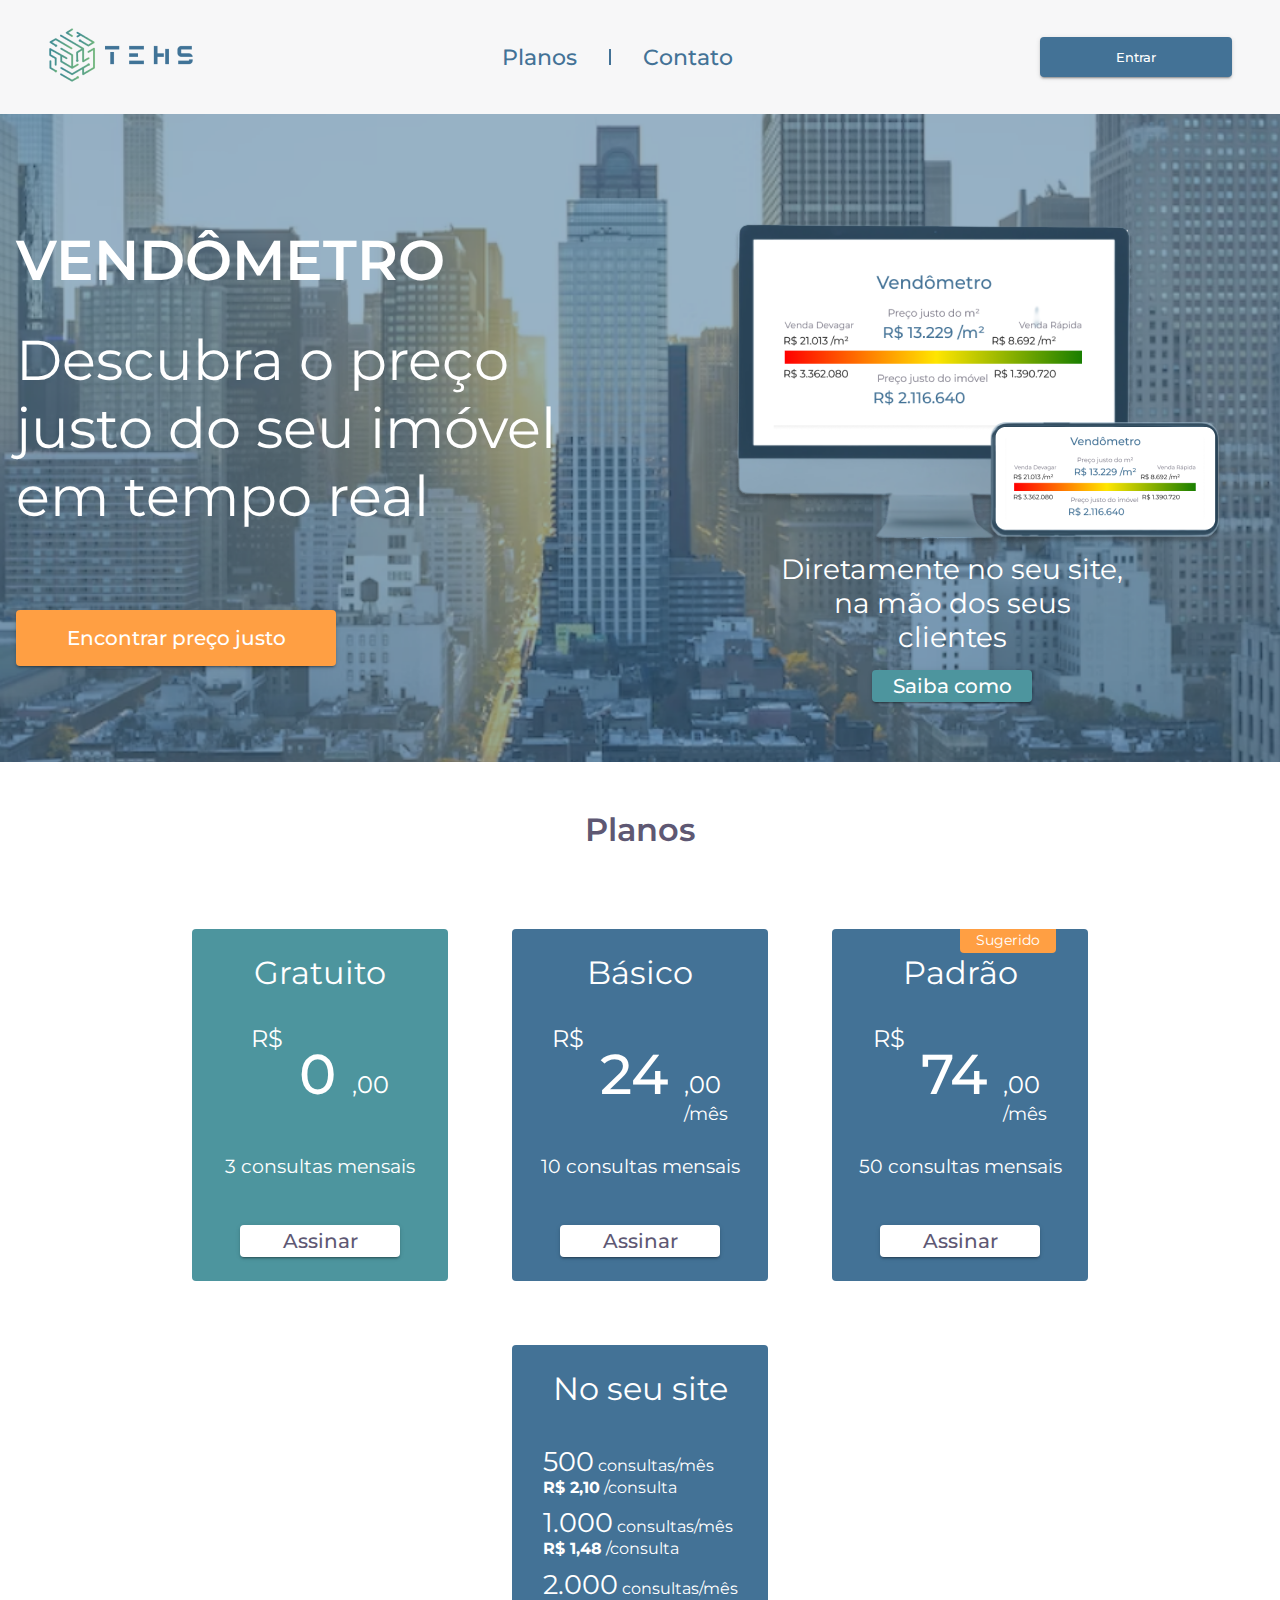
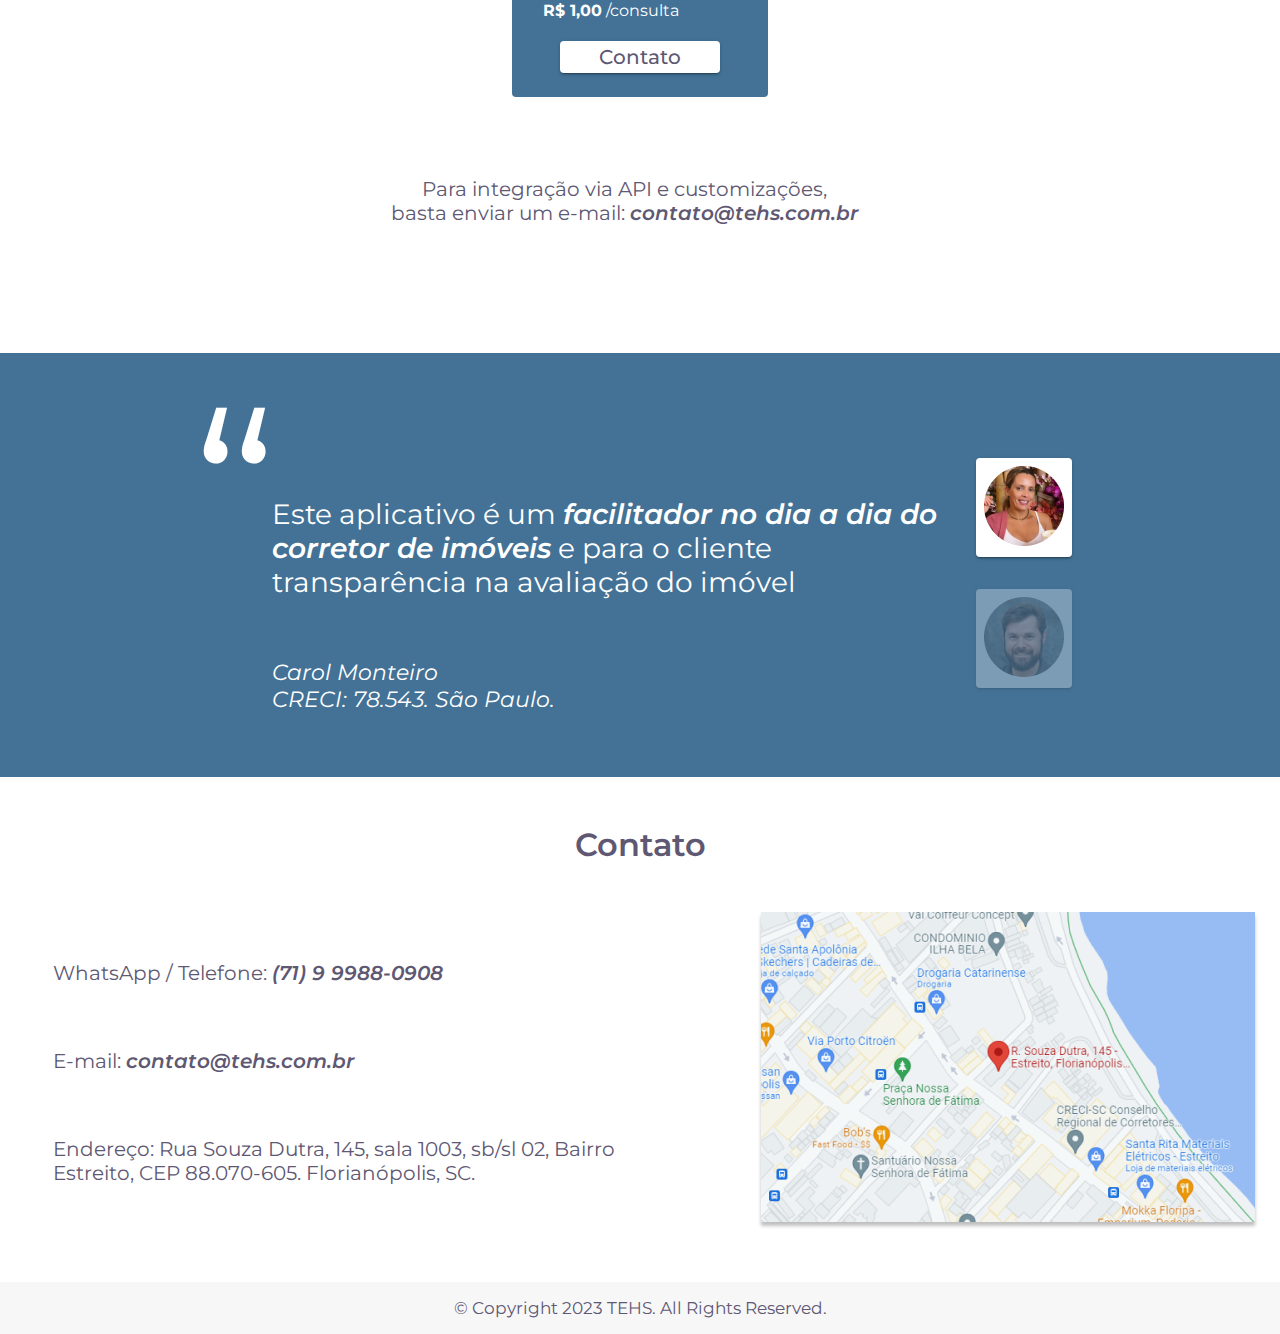
==== index.html @ 8b0e9da7 "fix: issue #1" ====
<!DOCTYPE html>
<html lang="pt-BR">
<head>
  <meta charset="UTF-8">
  <meta http-equiv="X-UA-Compatible" content="IE=edge">
  <meta name="viewport" content="width=device-width, initial-scale=1.0">
  <link rel="stylesheet" href="./styles/header.css">
  <link rel="stylesheet" href="./styles/vendometro.css">
  <link rel="stylesheet" href="./styles/plans.css">
  <link rel="stylesheet" href="./styles/citation.css">
  <link rel="stylesheet" href="./styles/contact.css">
  <link rel="stylesheet" href="./styles/footer.css">
  <link rel="stylesheet" href="./styles/page.css">
  <link rel="stylesheet" href="./styles/global.css">
  <title>Tehs - Descubra o preço justo do seu imóvel em tempo real</title>
</head>
<body>


  <header class="header-container">
    <div class="header-image-container">
      <img src="./assets/images/logo-header.png" alt="Logo da TEHS">
    </div>
    <ul class="header-menu-container">
      <li class="header-menu-item"><a href="#planos">Planos</a></li>
      <li class="header-menu-item"><a href="#contato">Contato</a></li>
    </ul>
    <a href="https://app.tehs.com.br/"><button class="header-button-enter">Entrar</button></a>
  </header>


  <section class="vendometro-container">
    <div class="vendometro-infos-container">
      <h1 class="vendometro-main-title">
        Vendômetro
      </h1>
      <p class="vendometro-display-text">
        Descubra o preço justo do seu imóvel em tempo real
      </p>
      <a href="https://app.tehs.com.br/">
        <button class="vendometro-main-button">
          Encontrar preço justo
        </button>
      </a>
    </div>

    <div class="vendometro-show-container">
      <div class="vendometro-show-image-container">
        <img 
          class="vendometro-show-image" 
          src="./assets/images/vendometro-info.png" 
          alt="Mostrando o vendômetro na tela">
      </div>
      <p class="vendometro-show-text">
        Diretamente no seu site, na mão dos seus clientes
      </p>
      <a href="./assets/images/about-2.png" target="_blank">
        <button class="vendometro-show-button"> 
          Saiba como
        </button>
      </a>
    </div>
  </section>


  <section class="plans-section-container" id="planos">
    <h2 class="section-title">Planos</h2>
    <ul class="plans-options-container">
      
      <li class="plans-item-container plans-item-container-soft">
        <h3 class="plans-item-title">Gratuito</h3>
        <div class="plans-item-money-container">
          <p class="plans-item-money-currency-text">R$</p>
          <p class="plans-item-money-value-text">0</p>
          <div class="plans-item-money-decimal-and-month-container">
            <p class="plans-item-money-decimal-text">,00</p>
            <p class="plans-item-money-month-text">&nbsp</p>
          </div>
        </div>
        <div class="plans-item-info-container">
          <p class="plans-item-info-text">3 consultas mensais </p>
        </div>
        <a href="https://app.tehs.com.br/"><button class="plans-item-button">Assinar</button></a>
      </li>

      <li class="plans-item-container">
        <h3 class="plans-item-title">Básico</h3>
        <div class="plans-item-money-container">
          <p class="plans-item-money-currency-text">R$</p>
          <p class="plans-item-money-value-text">24</p>
          <div class="plans-item-money-decimal-and-month-container">
            <p class="plans-item-money-decimal-text">,00</p>
            <p class="plans-item-money-month-text">/mês</p>
          </div>
        </div>
        <div class="plans-item-info-container">
          <p class="plans-item-info-text">10 consultas mensais </p>
        </div>
        <a href="https://app.tehs.com.br/"><button class="plans-item-button">Assinar</button></a>
      </li>

      <li class="plans-item-container">
        <div class="plans-item-recomended-container">
          <p class="plans-item-recomended-text">Sugerido</p>
        </div>
        <h3 class="plans-item-title">Padrão</h3>
        <div class="plans-item-money-container">
          <p class="plans-item-money-currency-text">R$</p>
          <p class="plans-item-money-value-text">74</p>
          <div class="plans-item-money-decimal-and-month-container">
            <p class="plans-item-money-decimal-text">,00</p>
            <p class="plans-item-money-month-text">/mês</p>
          </div>
        </div>
        <div class="plans-item-info-container">
          <p class="plans-item-info-text">50 consultas mensais </p>
        </div>
        <a href="https://app.tehs.com.br/"><button class="plans-item-button">Assinar</button></a>
      </li>

      <li class="plans-item-container">
        <h3 class="plans-item-title">No seu site</h3>
        <div class="plans-item-info-container">
          <p class="plans-item-info-item-text"><span style="font-size: 1.7rem;">500</span> consultas/mês<br> <b>R$ 2,10</b> /consulta</p>
          <p class="plans-item-info-item-text"><span style="font-size: 1.7rem;">1.000</span> consultas/mês<br> <b>R$ 1,48</b> /consulta</p>
          <p class="plans-item-info-item-text"><span style="font-size: 1.7rem;">2.000</span> consultas/mês<br> <b>R$ 1,00</b> /consulta</p>
        </div>
        <a href="mailto:contato@tehs.com.br" target="_blank">
          <button class="plans-item-button">Contato</button>
        </a>
      </li>
    </ul>
    <ul class="plans-options-container" style="margin-top: 3rem;">
      <div class="contact-info-container" style="text-align: center;">
        <p class="contact-info-text">Para integração via API e customizações,<br>basta enviar um e-mail: <a href="mailto:contato@tehs.com.br" target="_blank"><em class="contact-info-emphasis-text">contato@tehs.com.br</em></a></p>
      </div>
    </ul>
  </section>


  <section class="citation-section-container">
    <div class="citation-info-container">
      <p class="citation-info-quote">“</p>
      <ul class="citation-info-list-container">
        <li class="citation-info-item-container">
          <p class="citation-info-item-text">Este aplicativo é um 
              <em class="citation-info-item-emphasis">facilitador no dia a dia do corretor de imóveis</em>
            e para o cliente transparência na avaliação do imóvel
          </p>
          <div class="citation-info-item-footer-container">
            <cite class="citation-info-item-footer-name-text">Carol Monteiro</cite>
            <p class="citation-info-item-footer-aditional-text">CRECI: 78.543. São Paulo.</p>
          </div>
        </li>

        <li class="citation-info-item-container hide">
          <p class="citation-info-item-text">
            Na Tehs, a Inteligência Imobiliária encontra a Inteligência Artificial para acelerar negócios imobiliários.
          </p>
          <div class="citation-info-item-footer-container">
            <cite class="citation-info-item-footer-name-text">André Lage Freitas</cite>
            <p class="citation-info-item-footer-aditional-text">Sócio-fundador, PhD em Computação</p>
          </div>
        </li>

      </ul>
    </div>

    <aside class="citation-aside-container">
      <ul class="citation-aside-list-container">
        <li class="citation-aside-item-container">
          <button class="citation-aside-item-button" onclick="clickCitation(0)">
            <img class="citation-aside-item-image" 
                 src="./assets/images/avatar-carol-monteiro.png" 
                 alt="Foto de Carol Monteiro">
          </button>
        </li>
        <li class="citation-aside-item-container hide-item">
          <button class="citation-aside-item-button" onclick="clickCitation(1)">
            <img class="citation-aside-item-image" 
                 src="./assets/images/avatar-andre-lage.png" 
                 alt="Foto de André Lage">
          </button>
        </li>
      </ul>
    </aside>
  </section>
  

  <section class="contact-section-container">
    <h2 class="section-title" id="contato">Contato</h2>
    <div class="contact-interface-container">
        <div class="contact-info-container">
          <p class="contact-info-text">WhatsApp / Telefone: <em class="contact-info-emphasis-text"><a href="https://wa.me/5571999880908?text=Ol%C3%A1%21+Conheci+a+Tehs+atrav%C3%A9s+do+site+e+gostaria+de+saber+mais...">(71) 9 9988-0908</em></a></p>
          <p class="contact-info-text">E-mail: <a href="mailto:contato@tehs.com.br" target="_blank"><em class="contact-info-emphasis-text">contato@tehs.com.br</em></a></p>
          <p class="contact-info-text">
            Endereço: Rua Souza Dutra, 145, sala 1003, sb/sl 02, Bairro Estreito, CEP 88.070-605.
            Florianópolis, SC.
          </p>
        </div>
        
        <div class="contact-location-container">
          <a 
            target="_blank" 
            class="contact-location-link"
            href="https://www.google.com.br/maps/search/Rua+Souza+Dutra,+145,+sb%2Fsl+02,+Bairro+Estreito,+CEP+88.070-605/@-27.5866814,-48.5808871,17z/data=!3m1!4b1">
          <img  
            src="./assets/images/map-location.png" 
            alt="Localização da TEHS"
            class="contact-location-image">
        </a>
      </div>
    </div>
  </section>
  <footer class="footer-container">
    <p class="footer-text">© Copyright 2023 TEHS. All Rights Reserved.</p>
  </footer>

  <script src="./scripts/citation.js"></script>
</body>
</html>
---- styles/header.css ----
.header-container {
  display: flex;
  min-width: 100vw;
  justify-content: space-between;
  align-items: center;
  padding: 0 3rem;
  background-color: var(--transparent-light);
}

.header-menu-container{
  display: flex;
}

.header-menu-item {
  display: flex;
  justify-content: center;
  align-items: center;
  color: var(--primary);
  font-size: 1.375rem;
  transition: 0.3s;
}

.header-menu-item:hover{
  color: var(--primary-focus);
}

.header-menu-container * + .header-menu-item::before {
  content: " ";
  display: block;
  margin: 0 2rem;
  height: 1rem;
  width: 2px;
  background-color: var(--primary);
}

.header-button-enter {
  border: none;
  width: 12rem;
  height: 2.5rem;
  color: var(--light);
  background: var(--primary);
  font-size: 1,375rem;
  border-radius: 4px;
  transition: 0.3s;

  box-shadow: 0px 3px 1px -2px rgba(0, 0, 0, 0.2),
  0px 2px 2px 0px rgba(0, 0, 0, 0.14),
  0px 1px 5px 0px rgba(0, 0, 0, 0.12);
}

.header-button-enter:hover{
  background-color: var(--primary-focus);
}

@media (max-width: 730px)
{
  .header-container {
    flex-direction: column;
    margin-bottom: 1rem;
    margin-top: -1.2rem;
  }
  .header-menu-container{
    margin-top: -1.5rem;
  }
  .header-button-enter{
    margin-top: 0.5rem;
    margin-bottom: 1rem;
  }
}
---- styles/vendometro.css ----
.vendometro-container {
  display: flex;
  flex-wrap: wrap;
  background: url("../assets/images/background-vendometro.png")  no-repeat center center fixed; ;
  -webkit-background-size: cover;
  -moz-background-size: cover;
  -o-background-size: cover;
  background-size: cover;
  width: 100vw;
  padding: 3.75rem 12rem;
  align-items: center;
}

.vendometro-infos-container{
  display: flex;
  flex-direction: column;
  flex: 1;
  
}

.vendometro-main-title{
  font-size: 3.5rem;
  color: var(--light);
  text-transform: uppercase;
  margin-bottom: 2rem;

}

.vendometro-display-text{
  font-size: 3.5rem;
  color: var(--light);
  margin-bottom: 5rem;
  width: 38rem;
}
.vendometro-main-button {
  border: none;
  width: 20rem;
  height: 3.5rem;
  color: var(--light);
  background: var(--warning);
  font-size: 1.25rem;
  border-radius: 4px;
  transition: 0.3s;
  margin-bottom: -3rem;

  box-shadow: 0px 3px 1px -2px rgba(0, 0, 0, 0.2),
  0px 2px 2px 0px rgba(0, 0, 0, 0.14),
  0px 1px 5px 0px rgba(0, 0, 0, 0.12);
}

.vendometro-main-button:hover{
  background-color: var(--warning-focus);
}

.vendometro-show-container{
  display: flex;
  flex-direction: column;
  justify-content: center;
  align-items: center;
  flex: 1;
}
.vendometro-show-image{
  max-width: 554;
  max-height: 425;
}

.vendometro-show-text {
  font-size: 1.75rem;
  text-align: center;
  color: var(--light);
  margin-top: -3.2rem;
  width: 22rem;
}

.vendometro-show-button {
  border: none;
  width: 10rem;
  height: 2rem;
  margin-top: 1rem;
  color: var(--light);
  background: var(--secondary);
  font-size: 1.25rem;
  border-radius: 4px;
  transition: 0.3s;

  box-shadow: 0px 3px 1px -2px rgba(0, 0, 0, 0.2),
  0px 2px 2px 0px rgba(0, 0, 0, 0.14),
  0px 1px 5px 0px rgba(0, 0, 0, 0.12);
}

.vendometro-show-button:hover{
  background-color: var(--secondary-focus);
}


@media (max-width: 1570px)
{
  .vendometro-container{
    padding: 3.75rem 6rem;
  }
}


@media (max-width: 1360px)
{
  .vendometro-container{
    padding: 3.75rem 1rem;
  }
}

@media (max-width: 1195px)
{
  .vendometro-main-button{
    align-self: center;
    margin-bottom: 0.5rem;

  }
  .vendometro-container{
    padding: 2rem;
  }
}

@media (max-width: 650px)
{
  .vendometro-main-title{
    font-size: 2.2rem;
  }
  .vendometro-display-text{
    font-size: 2rem;
    max-width: 20rem;
  }
  .vendometro-show-text{
    font-size: 1.375rem;
    margin-top: 0.5rem;
  }
  .vendometro-show-image{
    width: 400px;
    height: 306.8px;
  }
}

@media (max-width: 442px)
{
  .vendometro-main-title{
    font-size: 1.750rem;
  }
  .vendometro-display-text{
    font-size: 1.5rem;
    max-width: 16rem;
  }
  .vendometro-show-text{
    font-size: 1.375rem;
    margin-top: 0.5rem;
  }
  .vendometro-main-button{
    font-size: 1.15rem;
  }
  .vendometro-show-button{
    font-size: 1rem;
  }
  .vendometro-show-image{
    width: 320px;
    height: 245.8px;
  }
  .vendometro-container{
    padding: 1rem;
  }
}
---- styles/plans.css ----
.plans-section-container{
  margin: 3rem 4rem 0rem 4rem;
  display: flex;
  flex-direction: column;
  justify-content: center;
  
}

.plans-options-container{
  display: flex;
  flex-wrap: wrap;
  justify-content: center;
  align-items: center;
  margin-bottom: -2rem;
}

.plans-item-container {
  display: flex;
  position: relative;
  flex-direction: column;
  margin: 2rem 2rem;
  align-items: center;
  justify-content: space-around;
  height: 22rem;
  width: 16rem;
  padding: 1.5rem;
  border-radius: 4px;
  background-color: var(--primary);
}

.plans-item-container-soft{
  background-color: var(--secondary);
}

.plans-item-title {
  text-align: center;
  font-size: 2rem;
  color: var(--light);
  margin-bottom: 2rem;
}

.plans-item-money-container{
  display: flex;
  justify-content: center;
}

.plans-item-money-currency-text{
  font-size: 1.5rem;
  color: var(--light)
}

.plans-item-money-value-text{
  font-size: 3.5rem;
  margin: 1rem;
  color: var(--light);
  font-weight: 500;
}
.plans-item-money-decimal-and-month-container{
  display: flex;
  align-self: flex-end;
  flex-direction: column;
  font-size: 1.5rem;
  color: var(--light)
}
.plans-item-money-month-text {
  margin-top: 0.25rem;
  font-size: 1.1rem;
}

.plans-item-info-text {
  font-size: 1.175rem;
  color: var(--light);
}
.plans-item-info-container {
  display: flex;
  flex: 1;
  flex-direction: column;
  justify-content: center;


}

.plans-item-button {
  border: none;
  width: 10rem;
  height: 2rem;
  margin-top: 1rem;
  color: var(--alternative-text);
  background: var(--light);
  font-size: 1.25rem;
  border-radius: 4px;
  transition: 0.3s;

  box-shadow: 0px 3px 1px -2px rgba(0, 0, 0, 0.2),
  0px 2px 2px 0px rgba(0, 0, 0, 0.14),
  0px 1px 5px 0px rgba(0, 0, 0, 0.12);
}

.plans-item-button:hover{
  background-color: #E8E8E8;
}

.plans-item-recomended-container {
  position: absolute;
  top: 0;
  right: 2rem;
  height: 1.5rem;
  width: 6rem;
  background-color: var(--warning);
  border-radius: 0px 0 4px 4px;
}

.plans-item-recomended-text{
  text-align: center;
  font-size: 0.85rem;
  margin-top: 0.2rem;
  color: var(--light);
}

.plans-item-info-item-text{
  font-size: 1rem;
  color: var(--light);
  margin: 0.3rem;
}



@media (max-width: 770px)
{
  .plans-section-container{
    margin: 1rem;    
  }
  .plans-item-container{
    margin: 1rem
  }
}
@media (max-width: 442px)
{
  .plans-item-title{
    font-size: 1.5rem;
  }
  .plans-item-money-value-text{
    font-size: 2.5rem;
  }
  .plans-item-money-currency-text{
    font-size: 1.15rem;
  }
  .plans-item-info-text{
    font-size: 1rem;
  }
  .plans-item-money-decimal-and-month-container{
    font-size: 1.15rem;
  }
  .plans-item-button{
    font-size: 1rem;
  }
}
---- styles/citation.css ----
.citation-section-container{
  width: 100vw;
  background-color: var(--primary);
  padding: 4rem 12rem;
  margin-top: 8rem;
  display: flex;
  justify-content: space-between;
  align-items: center;
}

.citation-info-container{
  max-width: 50rem;
  position: relative;
}

.citation-info-quote{
  font-size: 14rem;
  position: absolute;
  top: -60px;
  color: var(--light);
}

.citation-info-list-container{
  margin: 5rem 0 0 5rem;
  color: var(--light);
}

.citation-info-item-text {
  font-size: 1.75rem;
  margin-bottom: 3.75rem;
}

.citation-info-item-footer-container{
  font-size: 1.375rem;
  font-style: italic;
}

.citation-aside-item-container{ 
  margin: 1rem;
}

.citation-aside-item-button {
  border: none;
  outline: none;
  padding: 0.5rem;
  margin-top: 1rem;
  background: var(--light);
  border-radius: 4px;
  transition: 0.3s;

  box-shadow: 0px 3px 1px -2px rgba(0, 0, 0, 0.2),
  0px 2px 2px 0px rgba(0, 0, 0, 0.14),
  0px 1px 5px 0px rgba(0, 0, 0, 0.12);
}

.citation-aside-item-button:hover{
  background-color: #E8E8E8;
}


.hide {
  display: none;
}

.hide-item{
  opacity: 30%;
}

@media (max-width: 1100px)
{
  .citation-section-container{
    padding: 2rem 2rem;
  }
  .citation-aside-container{
    position: absolute;
    right: 0;
  }
  .citation-aside-item-container{ 
    margin: 0rem;
    
  }
  .citation-aside-item-button{
    padding-right: 2rem;
  }
}
@media (max-width: 940px)
{
  .citation-info-item-text{
    max-width: 25rem;
  }
}

@media (max-width: 650px)
{
  .citation-info-item-text{
    font-size: 1rem;
    max-width: 15rem;
  }
  .citation-info-quote{
    font-size: 8rem;
    top: 0;
  }
  .citation-info-item-footer-container{
    font-size: 1rem;
  }
}
@media (max-width: 450px)
{
  .citation-section-container{
    padding: 1rem;
  }
  .citation-info-quote{
    font-size: 6rem;
    top: 0;
    left: 2rem;
  }
  .citation-info-container{
    left: -2rem; 
  }
}
---- styles/contact.css ----
.contact-section-container {
  margin-top: 3rem;
  display: flex;
  flex-direction: column;
  justify-content: center;
}

.contact-interface-container {
  display: flex;
  justify-content: center;
  align-items: center;
}

.contact-info-container{
  display: flex;
  flex-direction: column;
  justify-content: space-around;
  color: var(--alternative-text);
}

.contact-info-text{
  max-width: 40rem;
  font-size: 1.25rem;
  margin: 2rem 4rem 2rem 2rem;
}

.contact-location-image{
  max-width: 502px;
  max-height: 318px;
}
.citation-aside-item-image{
  max-width: 80px;
  max-height: 80px;
}

@media (max-width: 1195px)
{
  .contact-interface-container{
    flex-direction: column;
    justify-content: center;
    align-items: center;
  }
  .contact-info-text{
    text-align: center;
    margin: 1rem;
  }
  .contact-location-container{
    margin-top: 1rem;
  }
  .contact-location-image{
    align-self: center;
  }
}

@media (max-width: 500px)
{
  .contact-location-image{
    max-width: 400px;
    max-height: 253px;
  }
  .citation-aside-item-button{
    width: 50px;
    height: 55px;
  }
  .citation-aside-item-image{
    max-width: 40px;
    max-height: 40px;
  }
}

@media (max-width: 650px)
{
  .contact-info-text{
    font-size: 1.15rem;
  }
}

@media (max-width: 650px)
{
  .contact-location-image{
    max-width: 300px;
    max-height: 189.75px;
  }
}

@media (max-width: 442px)
{
  .contact-info-text{
    font-size: 1rem;
  }
}
---- styles/footer.css ----
.footer-container{
  background-color: var(--transparent-light);
  margin-top: 3rem;
  padding: 1rem;
  display: flex;
  justify-content: center;
  align-items: center;
}

.footer-text{
  font-size: 1.05rem;
  color: var(--alternative-text);
}

@media (max-width: 650px)
{
  .footer-text{
    font-size: 0.95rem;
  }
}
---- styles/page.css ----
.section-title{
  text-align: center;
  margin-bottom: 3rem;
  font-size: 2rem;
  color: var(--alternative-text);
}
---- styles/global.css ----
@import url('https://fonts.googleapis.com/css2?family=Montserrat:ital,wght@0,400;0,500;0,600;1,400&display=swap');


:root {

  --light: #FFFFFF;
  --transparent-light: rgba(186, 191, 199, .12);

  --primary: #437296;
  --primary-focus: #3A5E79;
  
  --secondary: #4D959E;
  --secondary-focus: #468790;

  --alternative-text: #5E5873;

  --warning: #FF9F43;
  --warning-focus: #E8913D;
  
}

* {
  margin: 0 ; 
  padding: 0;
  box-sizing: border-box;
}

a {
  color: inherit;
  text-decoration: none;
}

button{
  cursor: pointer;
}

li {
  list-style: none;
}

 li, button {
  font-family: 'Montserrat', sans-serif;
  font-weight: 500;
}

h3, h4, h5, p, select, input, cite {
  font-family: 'Montserrat', sans-serif;
  font-weight: 400;
}

h1, h2, em {
  font-family: 'Montserrat', sans-serif;
  font-weight: 600;
}
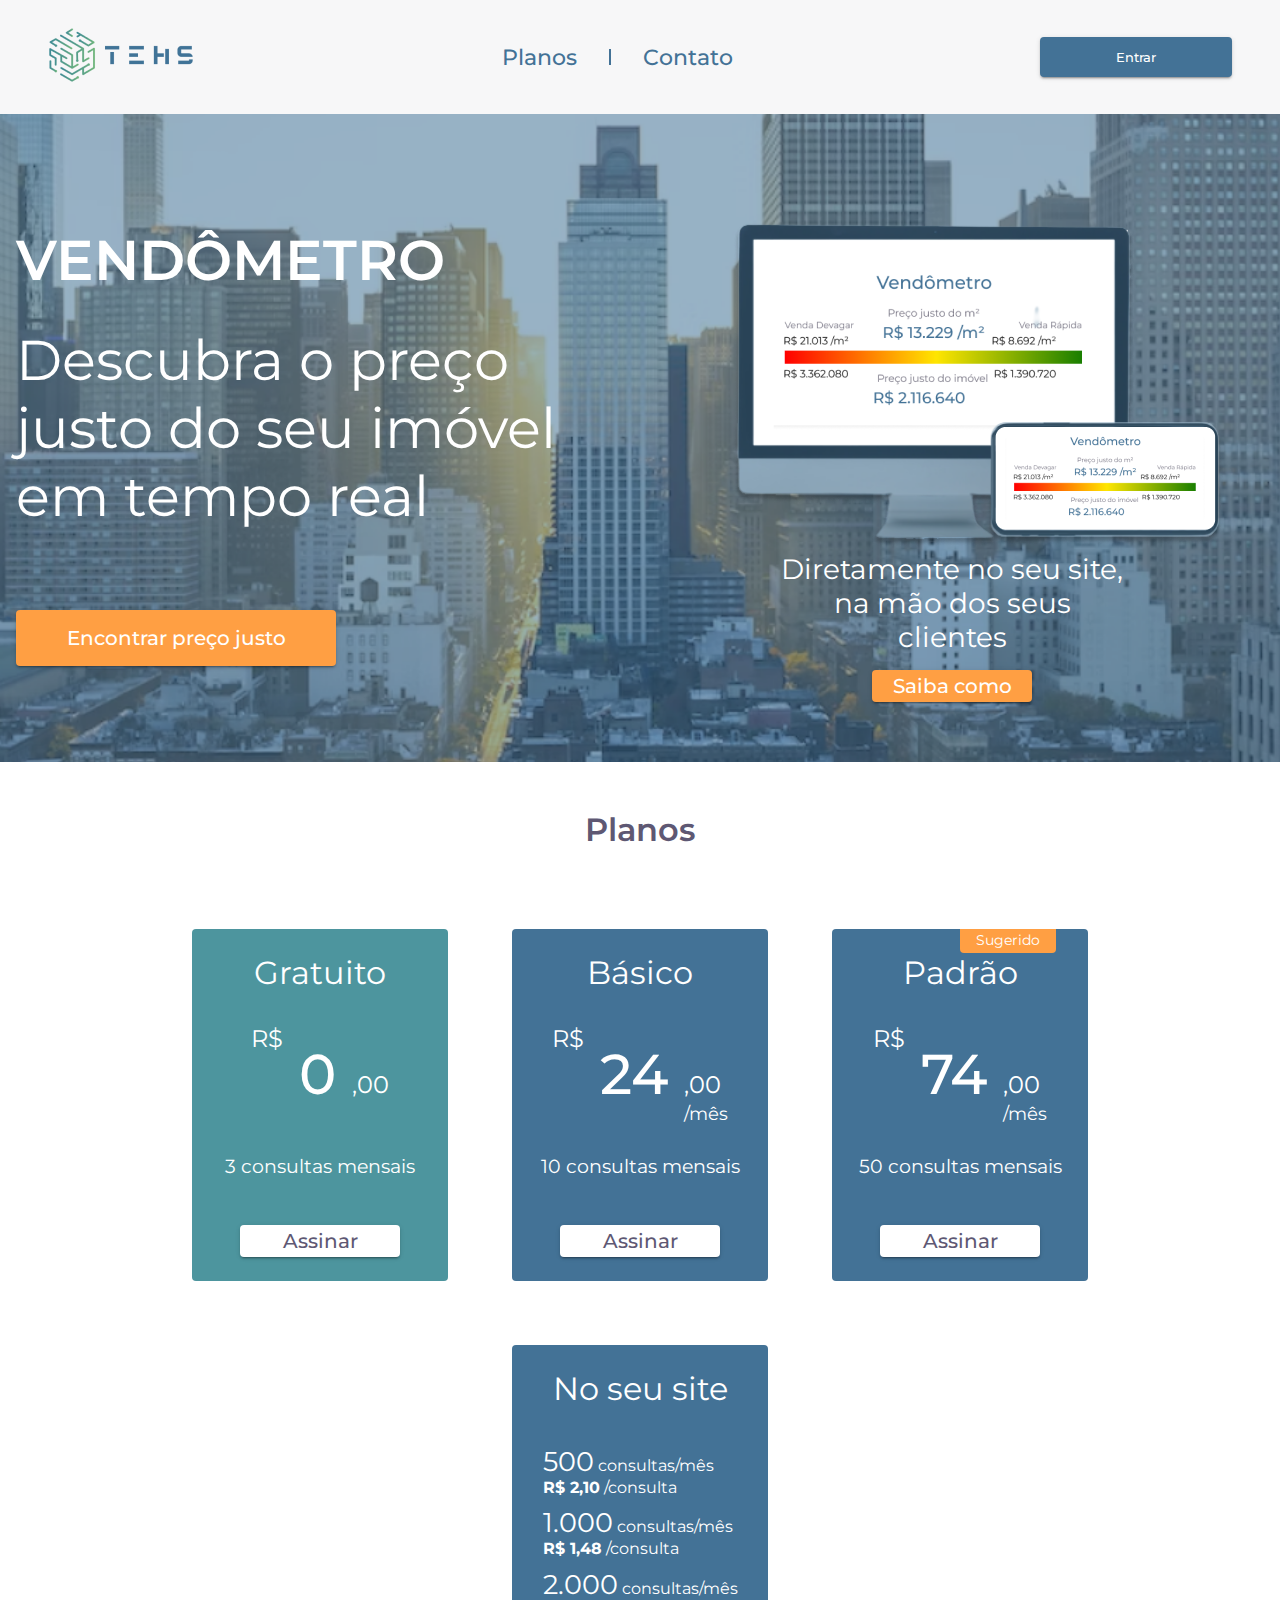
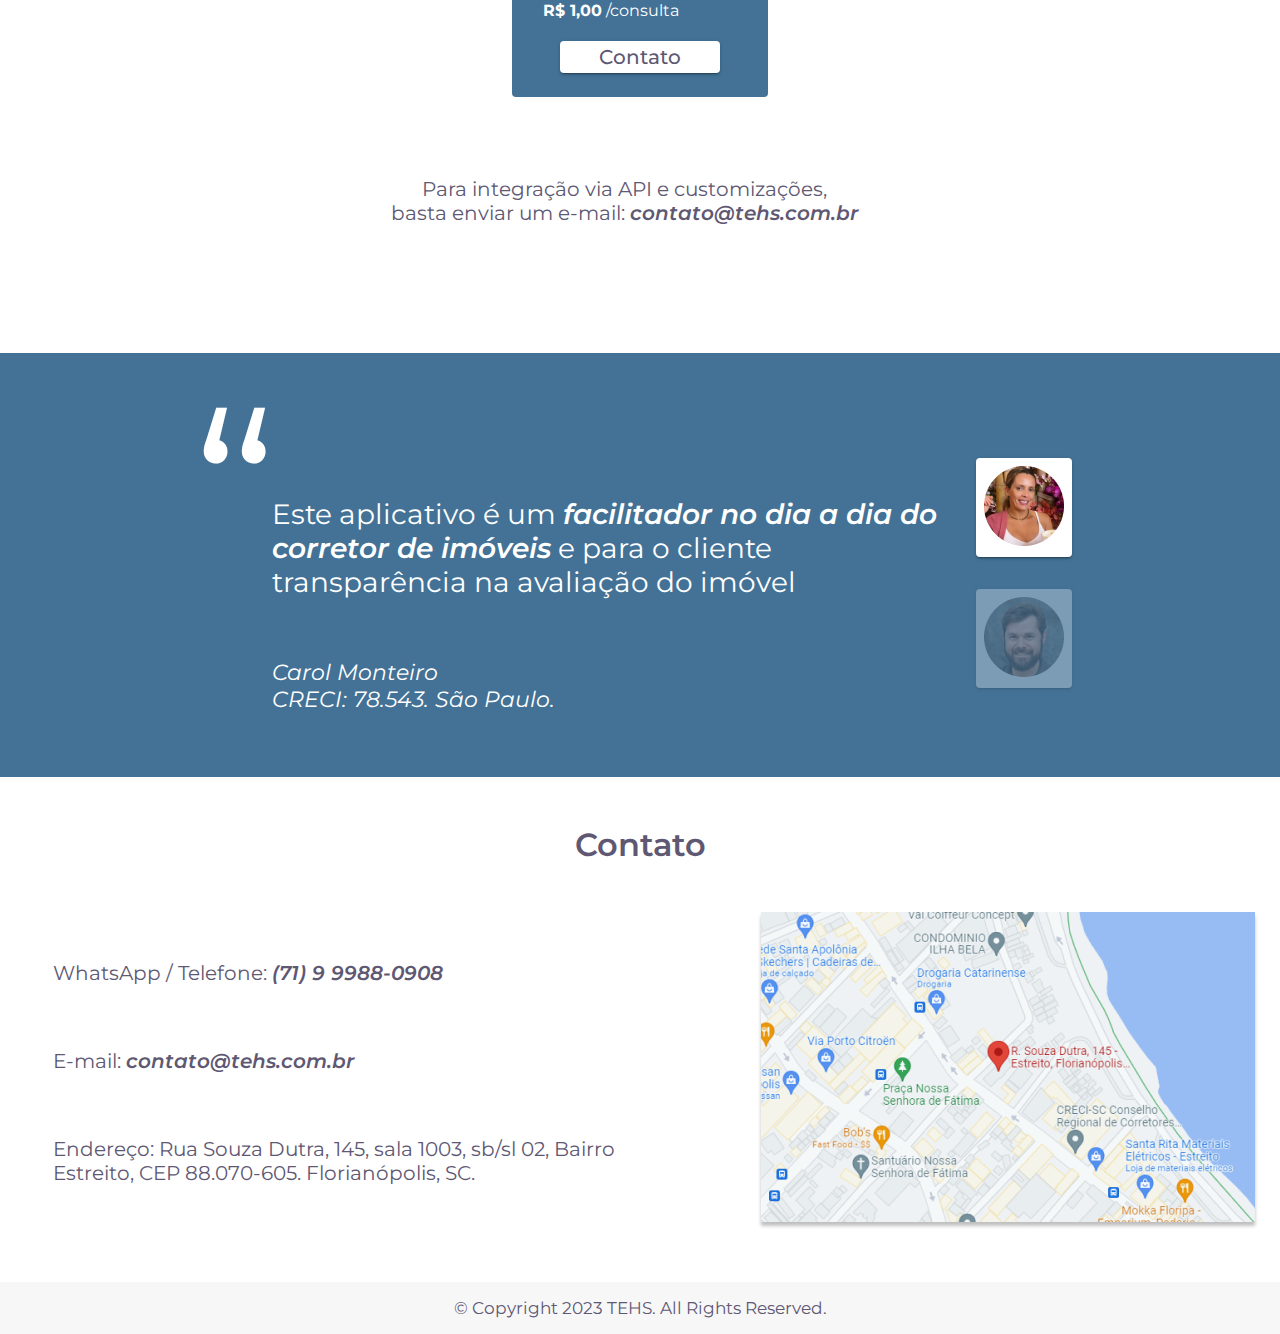
==== commit 4a70f59d: "fix: update icon #3" ====
--- a/index.html
+++ b/index.html
@@ -4,6 +4,9 @@
   <meta charset="UTF-8">
   <meta http-equiv="X-UA-Compatible" content="IE=edge">
   <meta name="viewport" content="width=device-width, initial-scale=1.0">
+  <link rel="shortcut icon" href="./assets/favicon.ico" type="image/x-icon">
+  <link rel="icon" href="./assets/favicon.ico" type="image/x-icon">
+  <link rel="apple-touch-icon" href="./assets/images/icon-192x192.png">
   <link rel="stylesheet" href="./styles/header.css">
   <link rel="stylesheet" href="./styles/vendometro.css">
   <link rel="stylesheet" href="./styles/plans.css">
@@ -25,7 +28,7 @@
       <li class="header-menu-item"><a href="#planos">Planos</a></li>
       <li class="header-menu-item"><a href="#contato">Contato</a></li>
     </ul>
-    <a href="https://app.tehs.com.br/"><button class="header-button-enter">Entrar</button></a>
+    <a href="https://precojusto.tehs.com.br/"><button class="header-button-enter">Entrar</button></a>
   </header>
 
 
@@ -37,7 +40,7 @@
       <p class="vendometro-display-text">
         Descubra o preço justo do seu imóvel em tempo real
       </p>
-      <a href="https://app.tehs.com.br/">
+      <a href="https://precojusto.tehs.com.br/">
         <button class="vendometro-main-button">
           Encontrar preço justo
         </button>
@@ -80,7 +83,7 @@
         <div class="plans-item-info-container">
           <p class="plans-item-info-text">3 consultas mensais </p>
         </div>
-        <a href="https://app.tehs.com.br/"><button class="plans-item-button">Assinar</button></a>
+        <a href="https://precojusto.tehs.com.br/"><button class="plans-item-button">Assinar</button></a>
       </li>
 
       <li class="plans-item-container">
@@ -96,7 +99,7 @@
         <div class="plans-item-info-container">
           <p class="plans-item-info-text">10 consultas mensais </p>
         </div>
-        <a href="https://app.tehs.com.br/"><button class="plans-item-button">Assinar</button></a>
+        <a href="https://precojusto.tehs.com.br/"><button class="plans-item-button">Assinar</button></a>
       </li>
 
       <li class="plans-item-container">
@@ -115,7 +118,7 @@
         <div class="plans-item-info-container">
           <p class="plans-item-info-text">50 consultas mensais </p>
         </div>
-        <a href="https://app.tehs.com.br/"><button class="plans-item-button">Assinar</button></a>
+        <a href="https://precojusto.tehs.com.br/"><button class="plans-item-button">Assinar</button></a>
       </li>
 
       <li class="plans-item-container">
--- a/styles/vendometro.css
+++ b/styles/vendometro.css
@@ -78,7 +78,7 @@
   height: 2rem;
   margin-top: 1rem;
   color: var(--light);
-  background: var(--secondary);
+  background: var(--warning);
   font-size: 1.25rem;
   border-radius: 4px;
   transition: 0.3s;
@@ -89,7 +89,7 @@
 }
 
 .vendometro-show-button:hover{
-  background-color: var(--secondary-focus);
+  background-color: var(--warning-focus);
 }
 
 
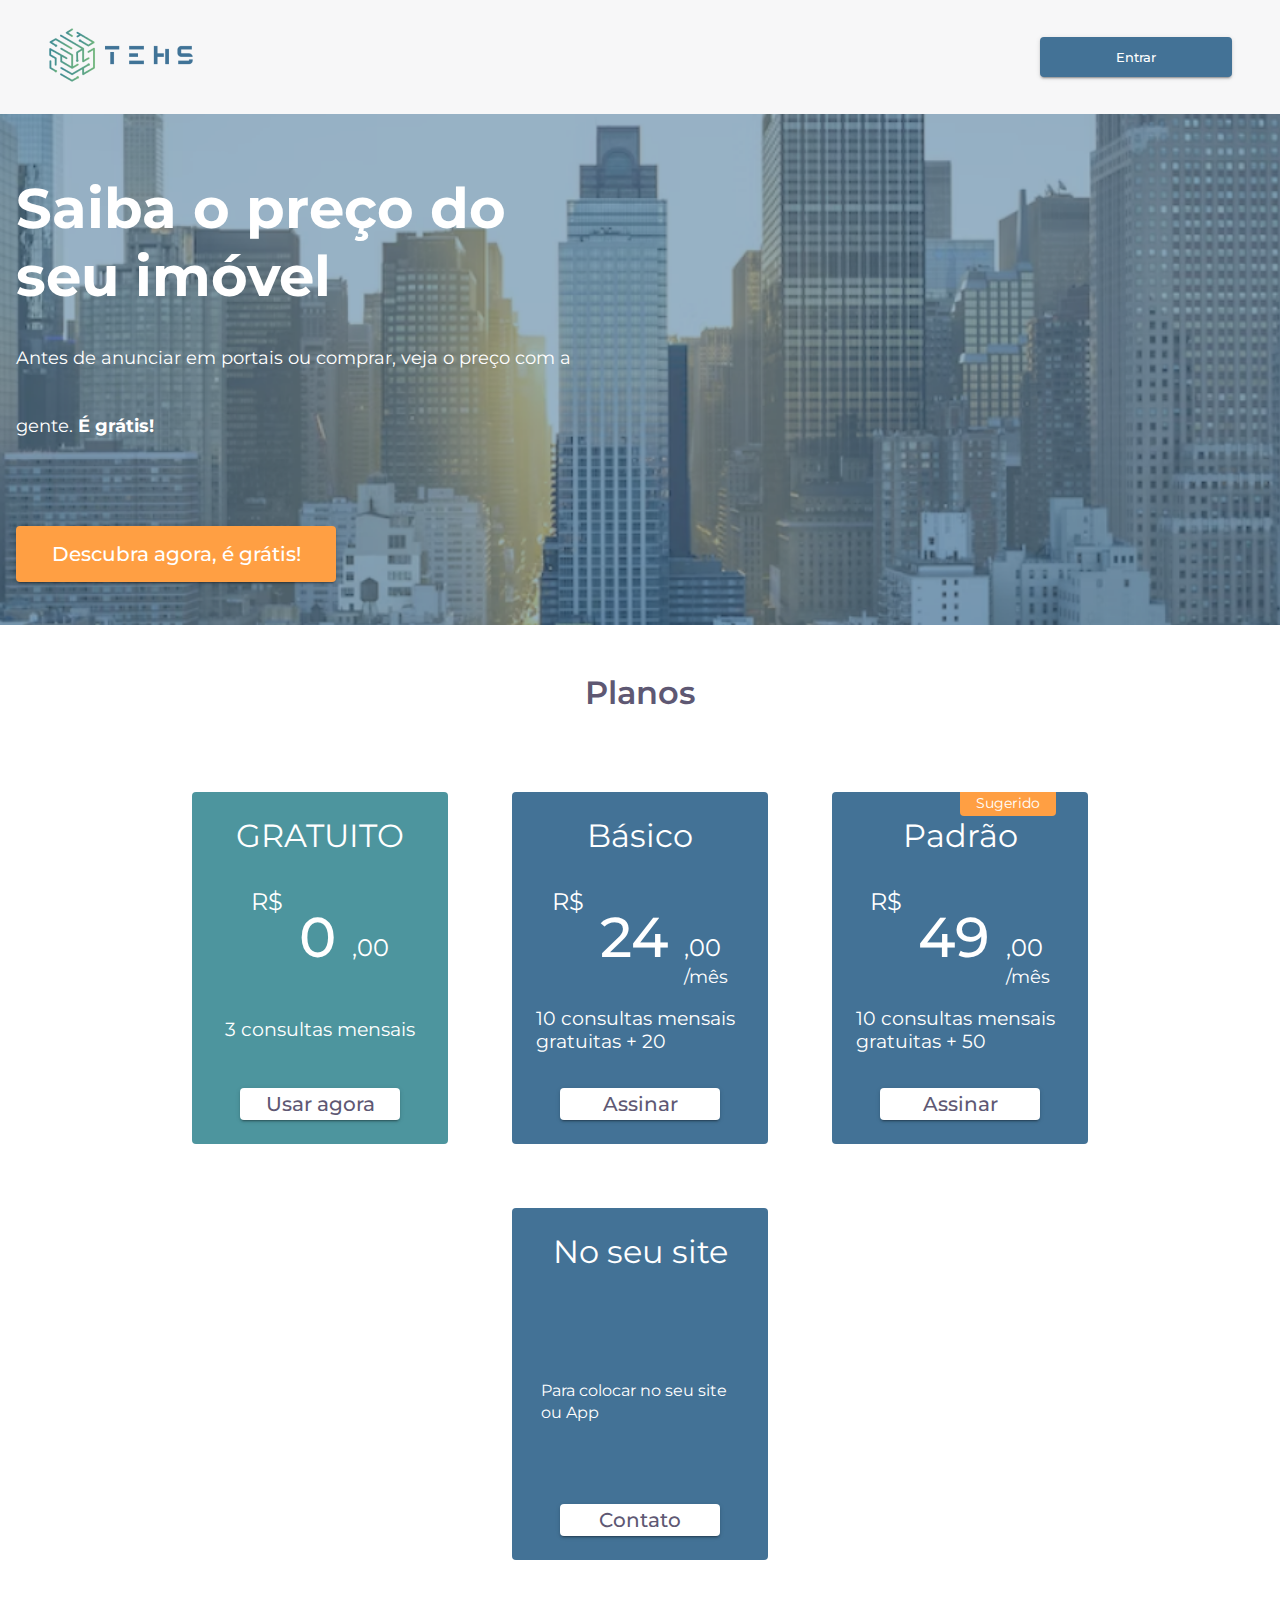
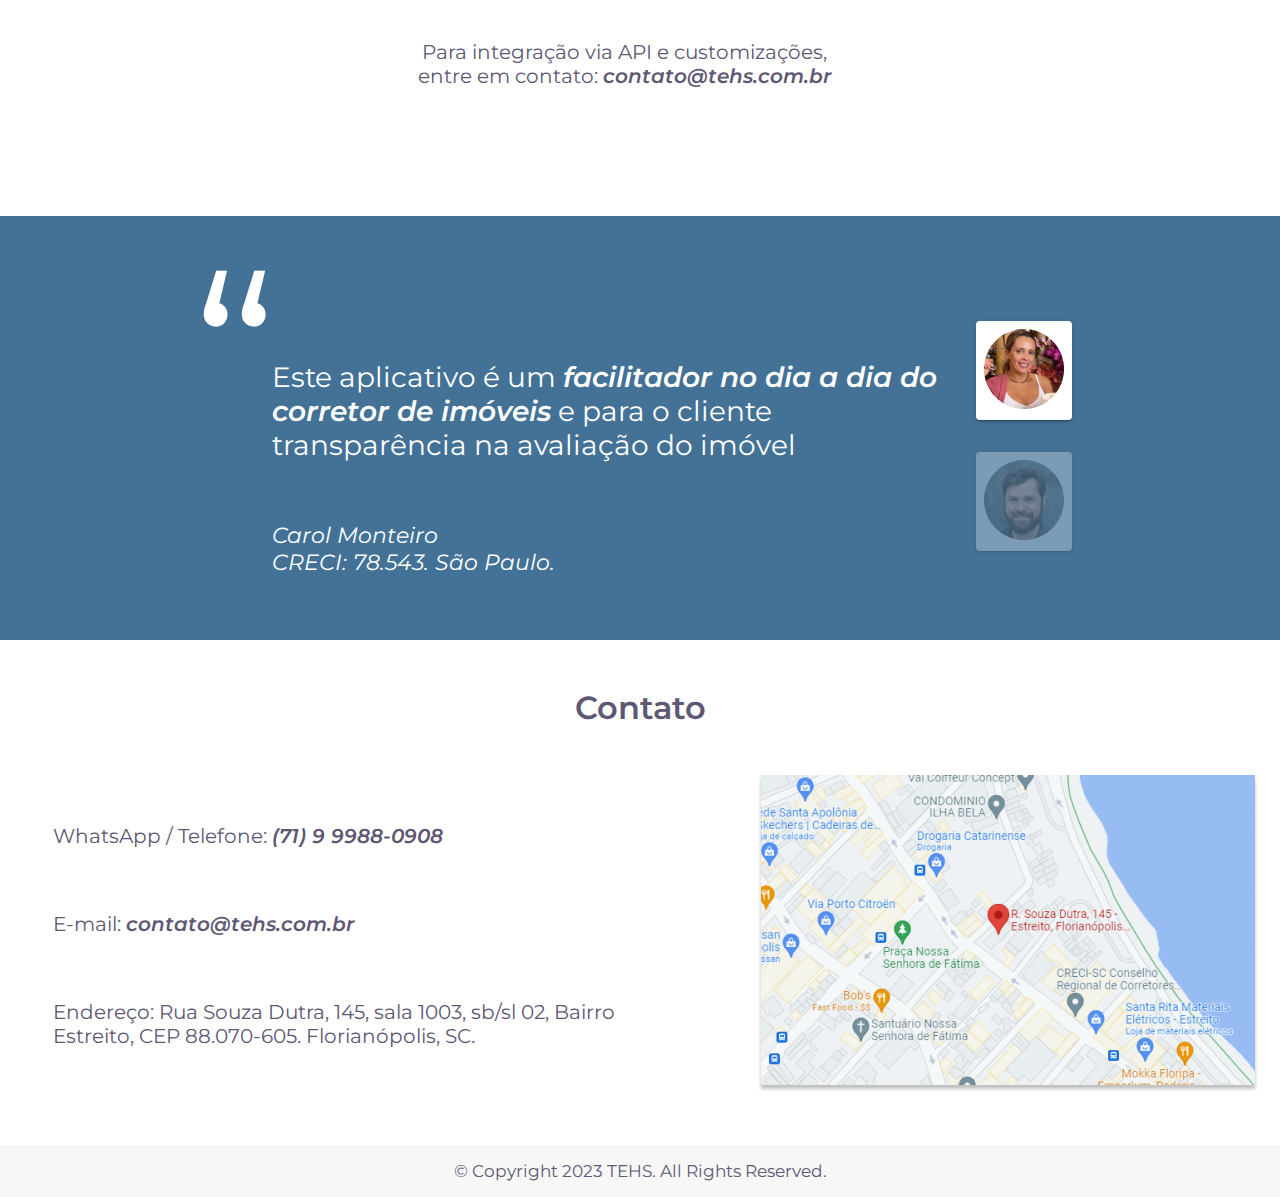
==== commit 83877314: "Change landing page layout to be straightforward" ====
--- a/index.html
+++ b/index.html
@@ -16,6 +16,18 @@
   <link rel="stylesheet" href="./styles/page.css">
   <link rel="stylesheet" href="./styles/global.css">
   <title>Tehs - Descubra o preço justo do seu imóvel em tempo real</title>
+  
+  <!-- Google tag (gtag.js) - Google Analytics -->
+<script async src="https://www.googletagmanager.com/gtag/js?id=G-V4J0599FFL">
+</script>
+<script>
+  window.dataLayer = window.dataLayer || [];
+  function gtag(){dataLayer.push(arguments);}
+  gtag('js', new Date());
+
+  gtag('config', 'G-V4J0599FFL');
+</script>
+  
 </head>
 <body>
 
@@ -24,44 +36,30 @@
     <div class="header-image-container">
       <img src="./assets/images/logo-header.png" alt="Logo da TEHS">
     </div>
-    <ul class="header-menu-container">
-      <li class="header-menu-item"><a href="#planos">Planos</a></li>
-      <li class="header-menu-item"><a href="#contato">Contato</a></li>
-    </ul>
     <a href="https://precojusto.tehs.com.br/"><button class="header-button-enter">Entrar</button></a>
   </header>
 
 
   <section class="vendometro-container">
     <div class="vendometro-infos-container">
-      <h1 class="vendometro-main-title">
-        Vendômetro
-      </h1>
       <p class="vendometro-display-text">
-        Descubra o preço justo do seu imóvel em tempo real
+        <b>Saiba o preço do seu imóvel</b>
+        <br>
+        <font size="4">  
+            Antes de anunciar em portais ou comprar, veja o preço com a gente. <b>É grátis!</b>
+        </font>
       </p>
       <a href="https://precojusto.tehs.com.br/">
         <button class="vendometro-main-button">
-          Encontrar preço justo
+          Descubra agora, é grátis!
         </button>
       </a>
     </div>
 
     <div class="vendometro-show-container">
       <div class="vendometro-show-image-container">
-        <img 
-          class="vendometro-show-image" 
-          src="./assets/images/vendometro-info.png" 
-          alt="Mostrando o vendômetro na tela">
+
       </div>
-      <p class="vendometro-show-text">
-        Diretamente no seu site, na mão dos seus clientes
-      </p>
-      <a href="./assets/images/about-2.png" target="_blank">
-        <button class="vendometro-show-button"> 
-          Saiba como
-        </button>
-      </a>
     </div>
   </section>
 
@@ -71,7 +69,7 @@
     <ul class="plans-options-container">
       
       <li class="plans-item-container plans-item-container-soft">
-        <h3 class="plans-item-title">Gratuito</h3>
+        <h3 class="plans-item-title">GRATUITO</h3>
         <div class="plans-item-money-container">
           <p class="plans-item-money-currency-text">R$</p>
           <p class="plans-item-money-value-text">0</p>
@@ -83,7 +81,7 @@
         <div class="plans-item-info-container">
           <p class="plans-item-info-text">3 consultas mensais </p>
         </div>
-        <a href="https://precojusto.tehs.com.br/"><button class="plans-item-button">Assinar</button></a>
+        <a href="https://precojusto.tehs.com.br/"><button class="plans-item-button">Usar agora</button></a>
       </li>
 
       <li class="plans-item-container">
@@ -97,7 +95,7 @@
           </div>
         </div>
         <div class="plans-item-info-container">
-          <p class="plans-item-info-text">10 consultas mensais </p>
+          <p class="plans-item-info-text">10 consultas mensais gratuitas + 20</p>
         </div>
         <a href="https://precojusto.tehs.com.br/"><button class="plans-item-button">Assinar</button></a>
       </li>
@@ -109,14 +107,14 @@
         <h3 class="plans-item-title">Padrão</h3>
         <div class="plans-item-money-container">
           <p class="plans-item-money-currency-text">R$</p>
-          <p class="plans-item-money-value-text">74</p>
+          <p class="plans-item-money-value-text">49</p>
           <div class="plans-item-money-decimal-and-month-container">
             <p class="plans-item-money-decimal-text">,00</p>
             <p class="plans-item-money-month-text">/mês</p>
           </div>
         </div>
         <div class="plans-item-info-container">
-          <p class="plans-item-info-text">50 consultas mensais </p>
+          <p class="plans-item-info-text">10 consultas mensais gratuitas + 50</p>
         </div>
         <a href="https://precojusto.tehs.com.br/"><button class="plans-item-button">Assinar</button></a>
       </li>
@@ -124,9 +122,7 @@
       <li class="plans-item-container">
         <h3 class="plans-item-title">No seu site</h3>
         <div class="plans-item-info-container">
-          <p class="plans-item-info-item-text"><span style="font-size: 1.7rem;">500</span> consultas/mês<br> <b>R$ 2,10</b> /consulta</p>
-          <p class="plans-item-info-item-text"><span style="font-size: 1.7rem;">1.000</span> consultas/mês<br> <b>R$ 1,48</b> /consulta</p>
-          <p class="plans-item-info-item-text"><span style="font-size: 1.7rem;">2.000</span> consultas/mês<br> <b>R$ 1,00</b> /consulta</p>
+          <p class="plans-item-info-item-text"><span style="font-size: 1.7rem;"></span>Para colocar no seu site ou App<br> <b></b> </p>
         </div>
         <a href="mailto:contato@tehs.com.br" target="_blank">
           <button class="plans-item-button">Contato</button>
@@ -135,7 +131,7 @@
     </ul>
     <ul class="plans-options-container" style="margin-top: 3rem;">
       <div class="contact-info-container" style="text-align: center;">
-        <p class="contact-info-text">Para integração via API e customizações,<br>basta enviar um e-mail: <a href="mailto:contato@tehs.com.br" target="_blank"><em class="contact-info-emphasis-text">contato@tehs.com.br</em></a></p>
+        <p class="contact-info-text">Para integração via API e customizações,<br>entre em contato: <a href="mailto:contato@tehs.com.br" target="_blank"><em class="contact-info-emphasis-text">contato@tehs.com.br</em></a></p>
       </div>
     </ul>
   </section>
@@ -221,4 +217,4 @@
 
   <script src="./scripts/citation.js"></script>
 </body>
-</html>+</html>
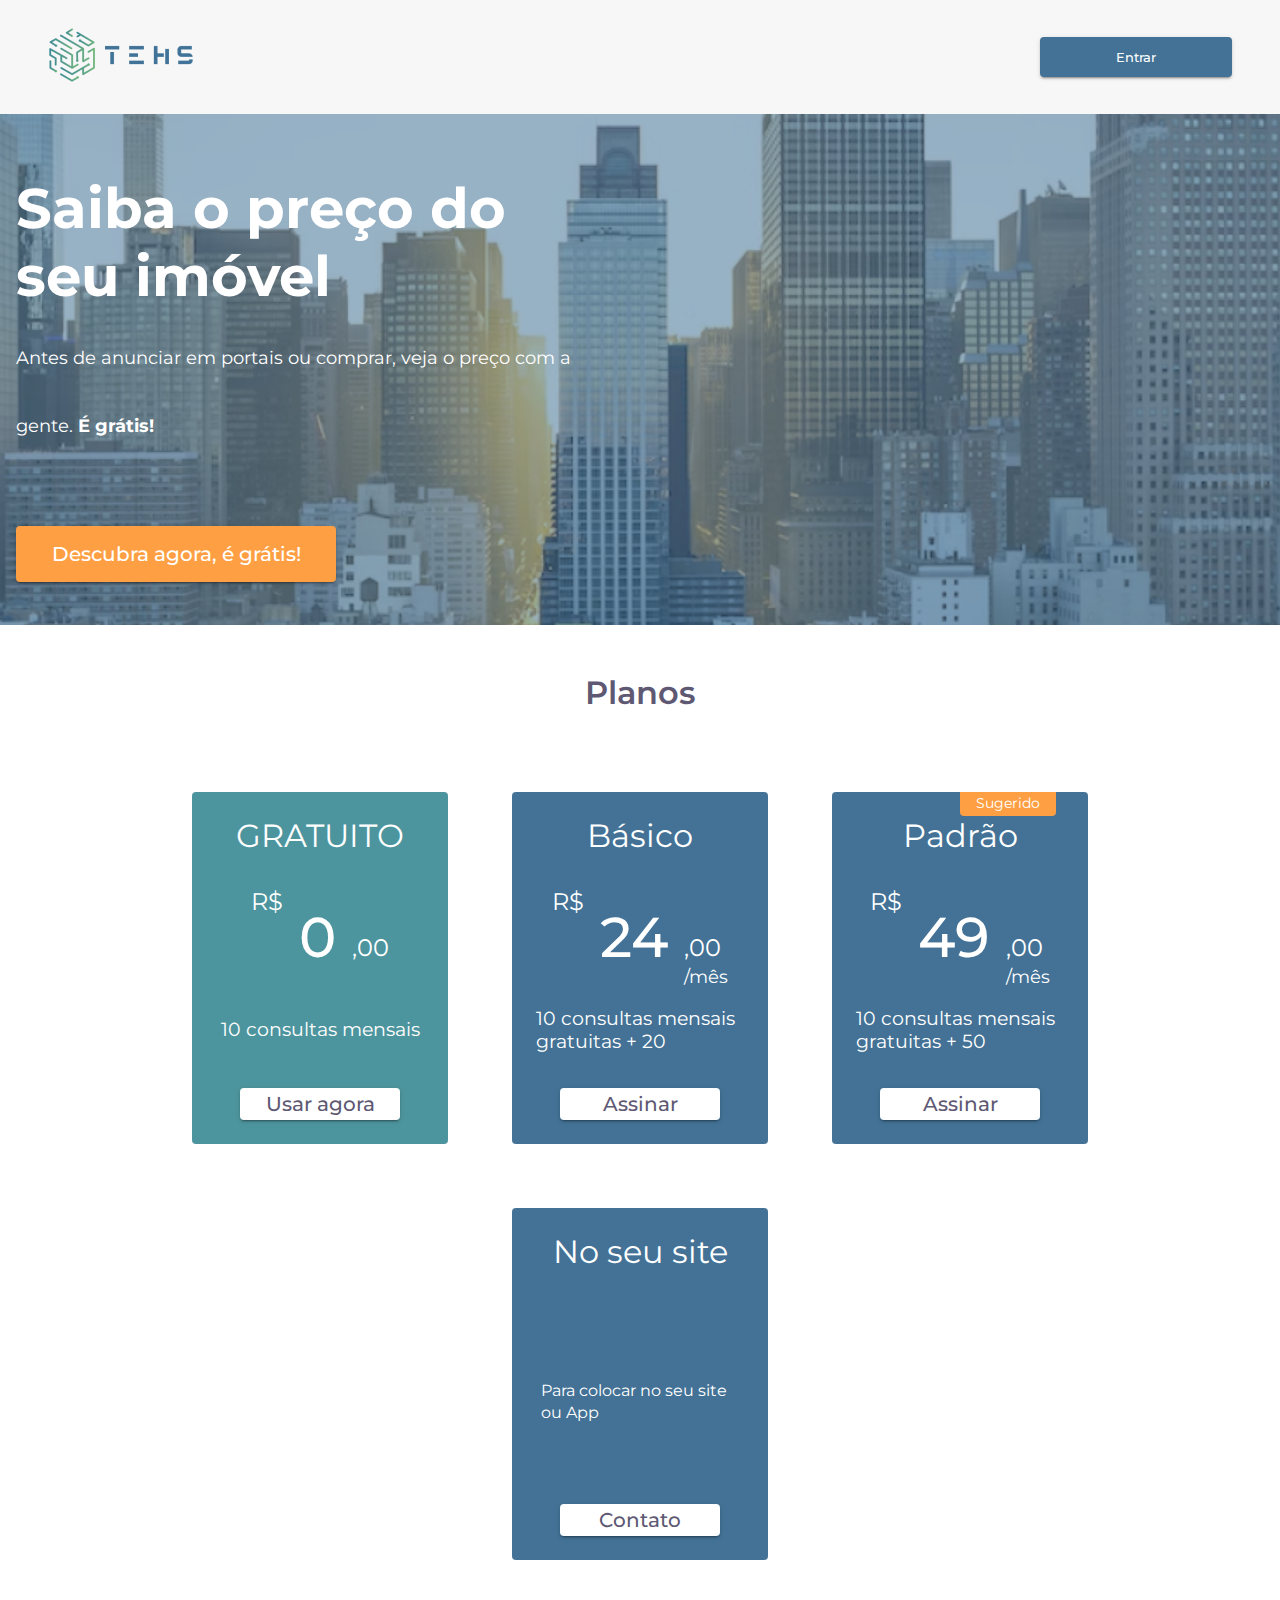
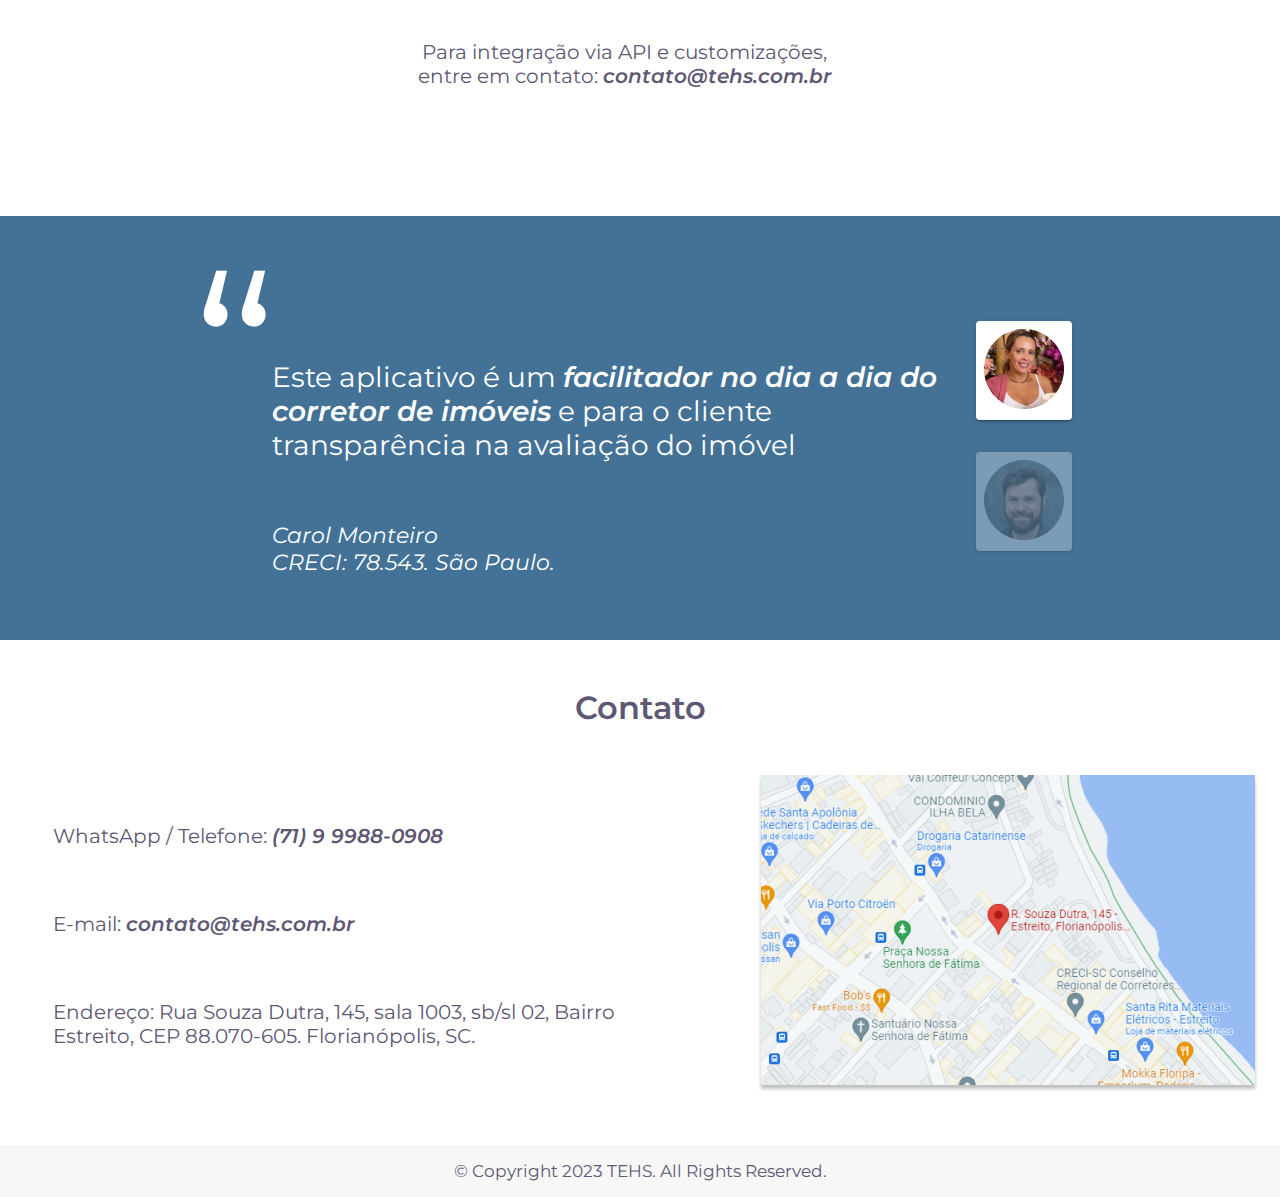
==== commit 28a494fc: "Updated the number of queries" ====
--- a/index.html
+++ b/index.html
@@ -79,7 +79,7 @@
           </div>
         </div>
         <div class="plans-item-info-container">
-          <p class="plans-item-info-text">3 consultas mensais </p>
+          <p class="plans-item-info-text">10 consultas mensais </p>
         </div>
         <a href="https://precojusto.tehs.com.br/"><button class="plans-item-button">Usar agora</button></a>
       </li>
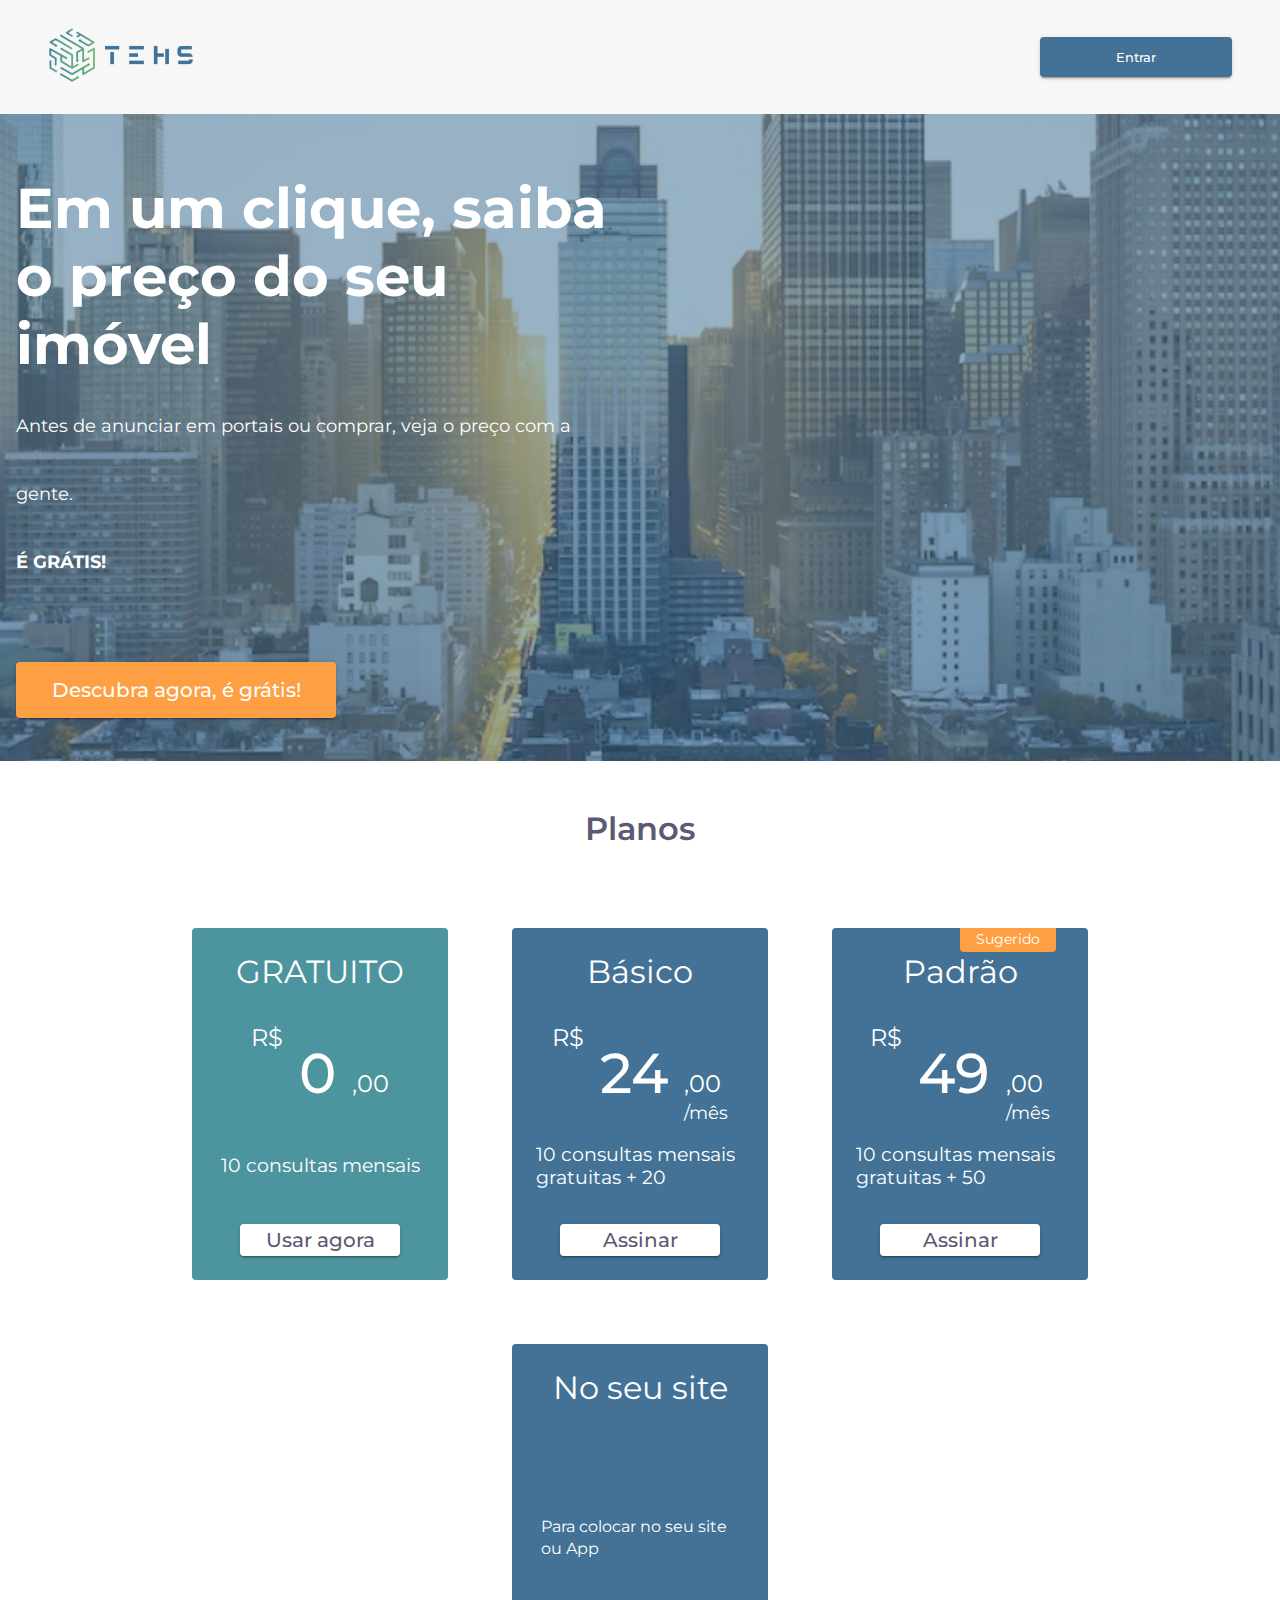
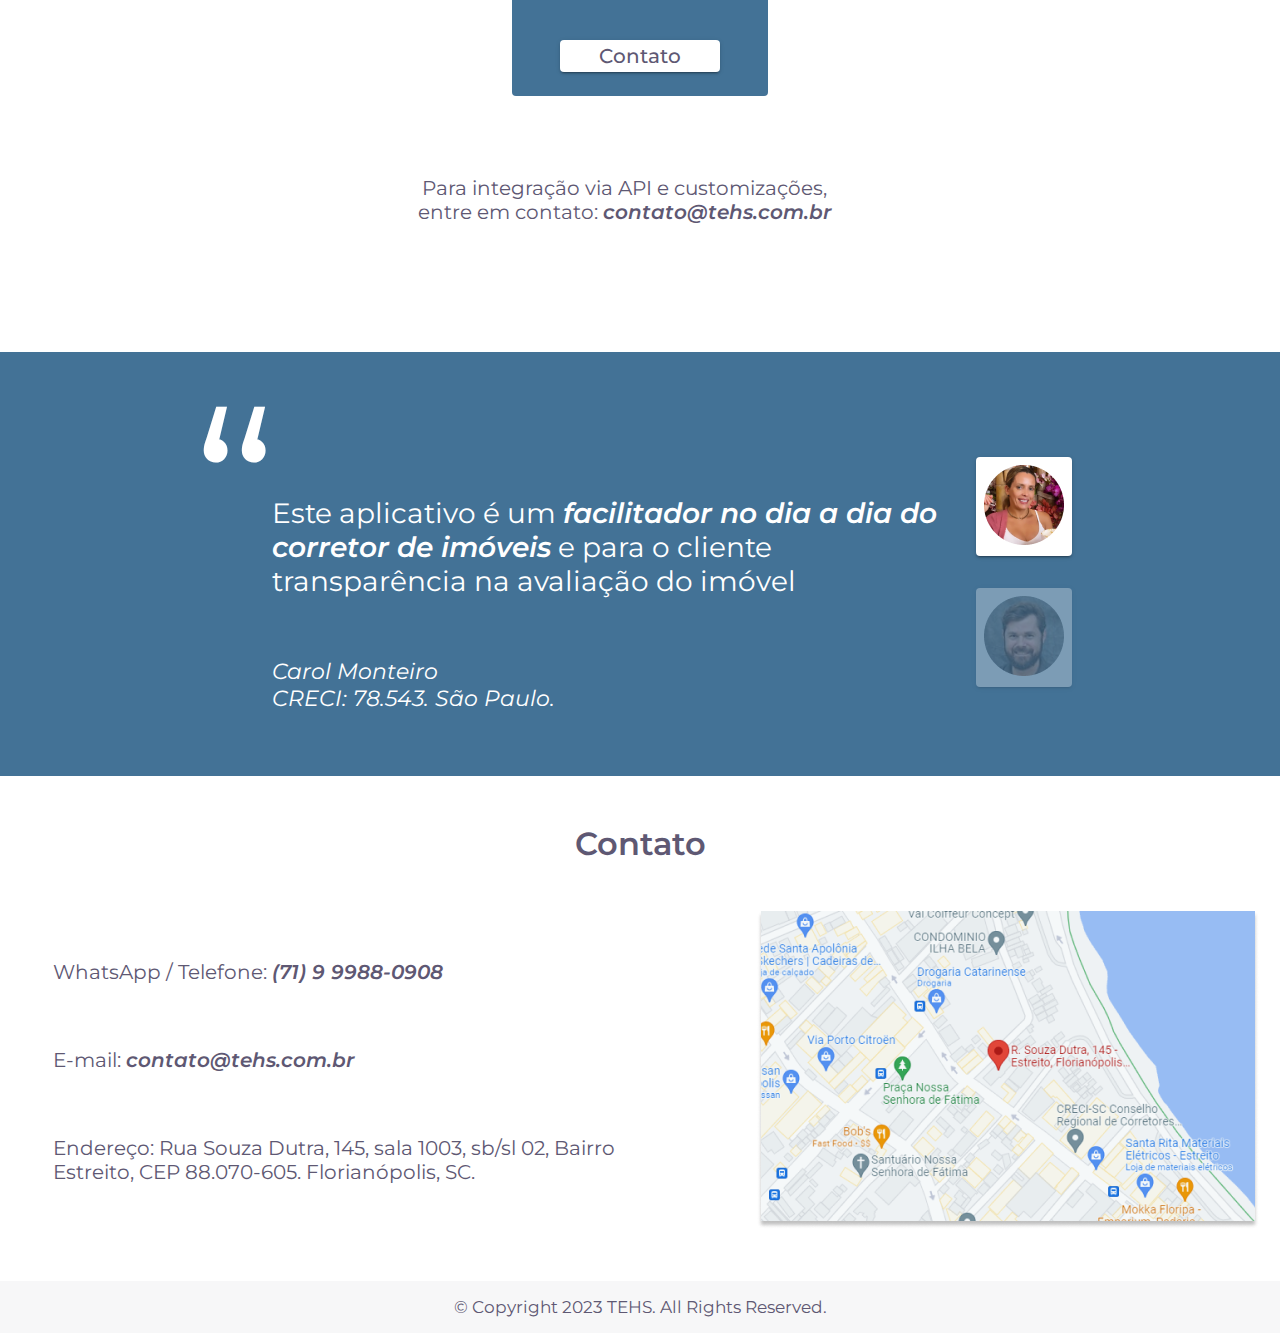
==== commit 5cf1db02: "Improve app description" ====
--- a/index.html
+++ b/index.html
@@ -15,7 +15,7 @@
   <link rel="stylesheet" href="./styles/footer.css">
   <link rel="stylesheet" href="./styles/page.css">
   <link rel="stylesheet" href="./styles/global.css">
-  <title>Tehs - Descubra o preço justo do seu imóvel em tempo real</title>
+  <title>Descubra o preço do seu imóvel em um clique</title>
   
   <!-- Google tag (gtag.js) - Google Analytics -->
 <script async src="https://www.googletagmanager.com/gtag/js?id=G-V4J0599FFL">
@@ -43,10 +43,10 @@
   <section class="vendometro-container">
     <div class="vendometro-infos-container">
       <p class="vendometro-display-text">
-        <b>Saiba o preço do seu imóvel</b>
+        <b>Em um clique, saiba o preço do seu imóvel</b>
         <br>
         <font size="4">  
-            Antes de anunciar em portais ou comprar, veja o preço com a gente. <b>É grátis!</b>
+            Antes de anunciar em portais ou comprar, veja o preço com a gente.<br><b>É GRÁTIS!</b>
         </font>
       </p>
       <a href="https://precojusto.tehs.com.br/">
